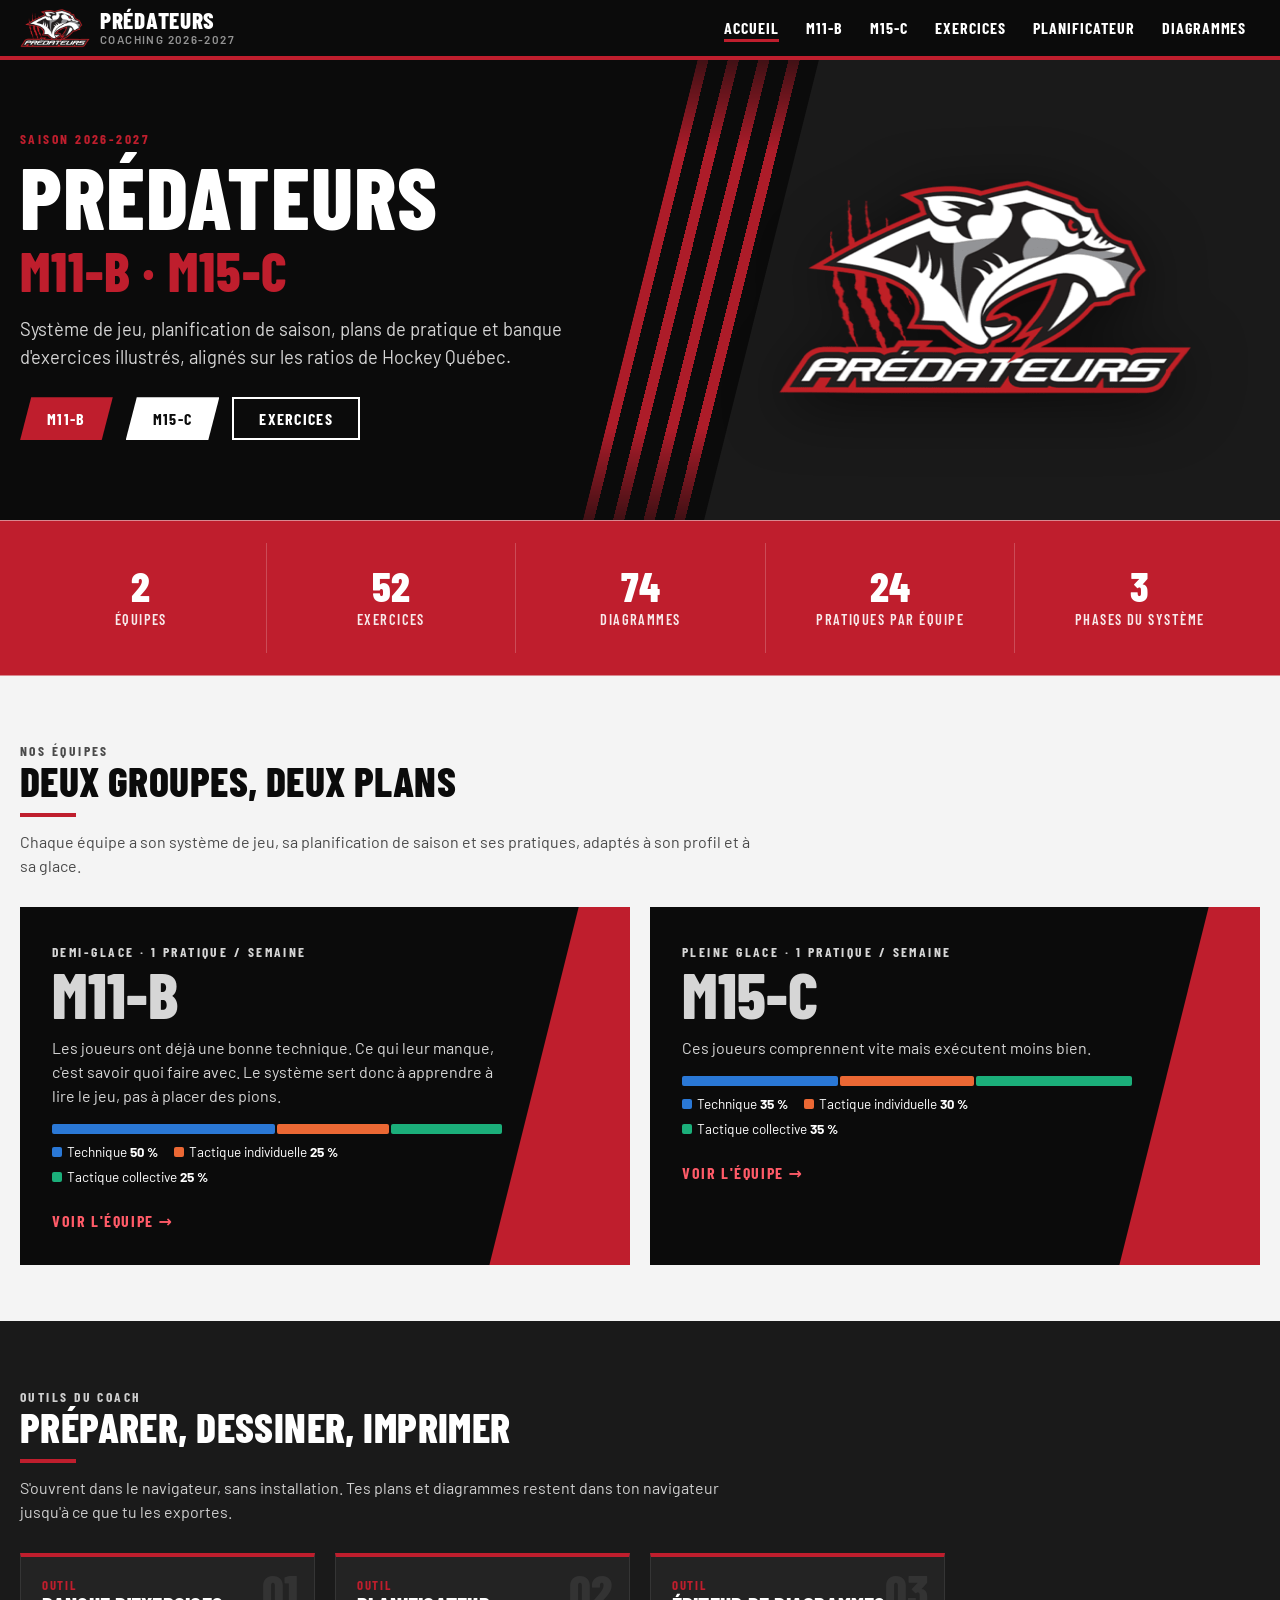
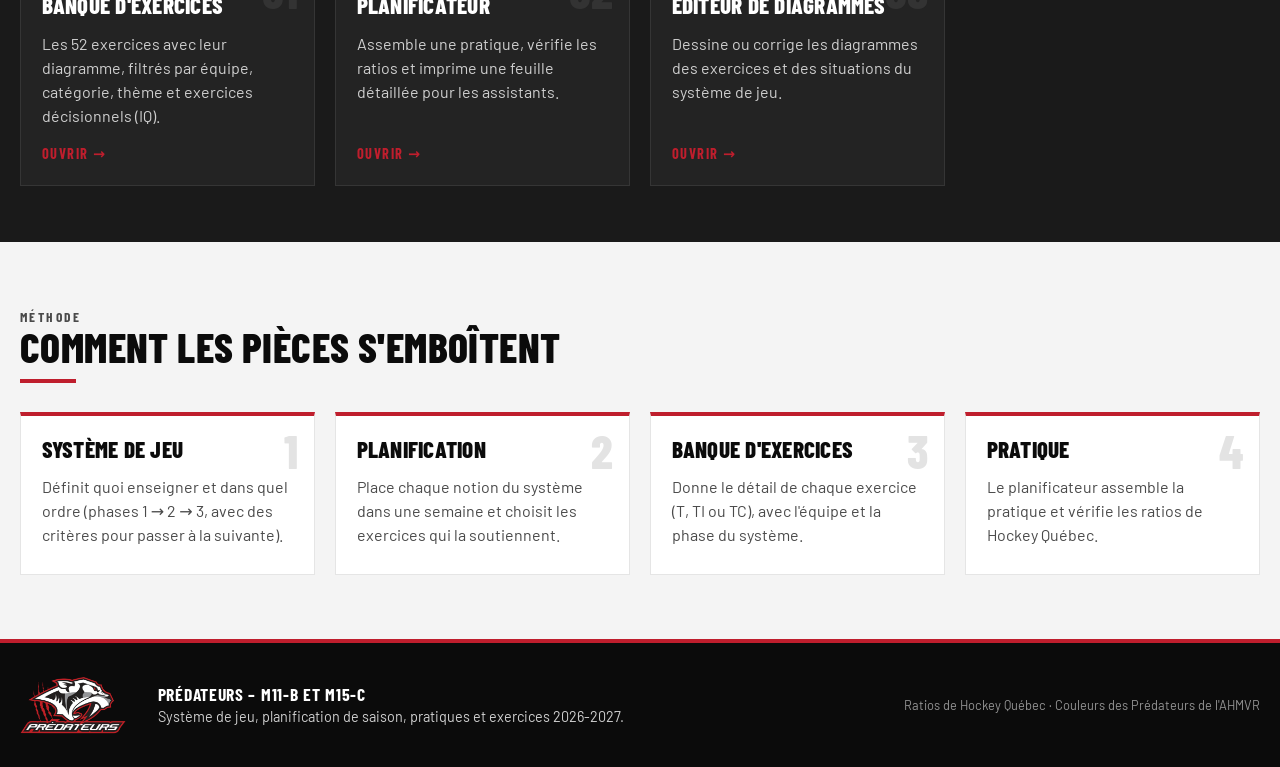
==== index.html @ fb35ee67 "Site des Prédateurs : systèmes de jeu, planifications, pratiques et outils" ====
<!DOCTYPE html>
<html lang="fr-CA">
<head>
<meta charset="utf-8">
<meta name="viewport" content="width=device-width, initial-scale=1">
<title>Coaching 2026-2027 – Prédateurs</title>
<link rel="stylesheet" href="outils/style.css">
<link rel="icon" href="outils/logo-predateurs.png">
</head>
<body>
<!-- Page générée par outils/generer-site.js : modifie le fichier .md ou les données, puis relance le script. -->
<header class="site-entete">
  <a class="marque" href="index.html"><img src="outils/logo-predateurs.png" alt="" width="70" height="40"><span>Prédateurs<small>Coaching 2026-2027</small></span></a>
  <nav class="site-nav" aria-label="Navigation principale"><a href="index.html" aria-current="page">Accueil</a><a href="M11-B/index.html">M11-B</a><a href="M15-C/index.html">M15-C</a><a href="outils/banque-exercices.html">Exercices</a><a href="outils/plan-pratique.html">Planificateur</a><a href="outils/editeur-diagrammes.html">Diagrammes</a></nav>
</header>

<main><section class="heros">
  <div class="page">
    <div>
      <p class="surtitre">Saison 2026-2027</p>
      <h1>Prédateurs<em>M11-B · M15-C</em></h1>
      <p class="intro">Système de jeu, planification de saison, plans de pratique et banque d'exercices illustrés, alignés sur les ratios de Hockey Québec.</p>
      <div class="boutons-heros"><a class="bouton" href="M11-B/index.html">M11-B</a><a class="bouton clair" href="M15-C/index.html">M15-C</a>
        <a class="bouton contour" href="outils/banque-exercices.html">Exercices</a></div>
    </div>
    <img class="visuel" src="outils/logo-predateurs.png" alt="Logo des Prédateurs" width="400" height="227">
  </div>
</section>
<section class="chiffres"><div class="page">
  <div><strong>2</strong><span>Équipes</span></div>
  <div><strong>52</strong><span>Exercices</span></div>
  <div><strong>74</strong><span>Diagrammes</span></div>
  <div><strong>24</strong><span>Pratiques par équipe</span></div>
  <div><strong>3</strong><span>Phases du système</span></div>
</div></section>
<section class="section"><div class="page"><div class="titre-section"><p class="surtitre">Nos équipes</p><h2>Deux groupes, deux plans</h2><p>Chaque équipe a son système de jeu, sa planification de saison et ses pratiques, adaptés à son profil et à sa glace.</p></div><div class="grille deux"><a class="equipe-carte" href="M11-B/index.html">
      <p class="surtitre">Demi-glace · 1 pratique / semaine</p>
      <p class="nom">M11-B</p>
      <p>Les joueurs ont déjà une bonne technique. Ce qui leur manque, c'est savoir quoi faire avec. Le système sert donc à apprendre à lire le jeu, pas à placer des pions.</p>
      <div class="ratios"><div class="barre-ratio" role="img" aria-label="Technique 50 %, Tactique individuelle 25 %, Tactique collective 25 %"><span style="flex:50;background:#2a78d6"></span><span style="flex:25;background:#eb6834"></span><span style="flex:25;background:#1baf7a"></span></div><ul><li style="--c:#2a78d6">Technique <strong>50 %</strong></li><li style="--c:#eb6834">Tactique individuelle <strong>25 %</strong></li><li style="--c:#1baf7a">Tactique collective <strong>25 %</strong></li></ul></div>
      <span class="plus">Voir l'équipe →</span>
    </a><a class="equipe-carte" href="M15-C/index.html">
      <p class="surtitre">Pleine glace · 1 pratique / semaine</p>
      <p class="nom">M15-C</p>
      <p>Ces joueurs comprennent vite mais exécutent moins bien.</p>
      <div class="ratios"><div class="barre-ratio" role="img" aria-label="Technique 35 %, Tactique individuelle 30 %, Tactique collective 35 %"><span style="flex:35;background:#2a78d6"></span><span style="flex:30;background:#eb6834"></span><span style="flex:35;background:#1baf7a"></span></div><ul><li style="--c:#2a78d6">Technique <strong>35 %</strong></li><li style="--c:#eb6834">Tactique individuelle <strong>30 %</strong></li><li style="--c:#1baf7a">Tactique collective <strong>35 %</strong></li></ul></div>
      <span class="plus">Voir l'équipe →</span>
    </a></div></div></section>
<section class="section sombre"><div class="page"><div class="titre-section"><p class="surtitre">Outils du coach</p><h2>Préparer, dessiner, imprimer</h2><p>S'ouvrent dans le navigateur, sans installation. Tes plans et diagrammes restent dans ton navigateur jusqu'à ce que tu les exportes.</p></div><div class="grille"><a class="tuile" href="outils/banque-exercices.html"><span class="numero">01</span><span class="etiquette">Outil</span><h3>Banque d'exercices</h3><p>Les 52 exercices avec leur diagramme, filtrés par équipe, catégorie, thème et exercices décisionnels (IQ).</p><span class="plus">Ouvrir →</span></a><a class="tuile" href="outils/plan-pratique.html"><span class="numero">02</span><span class="etiquette">Outil</span><h3>Planificateur</h3><p>Assemble une pratique, vérifie les ratios et imprime une feuille détaillée pour les assistants.</p><span class="plus">Ouvrir →</span></a><a class="tuile" href="outils/editeur-diagrammes.html"><span class="numero">03</span><span class="etiquette">Outil</span><h3>Éditeur de diagrammes</h3><p>Dessine ou corrige les diagrammes des exercices et des situations du système de jeu.</p><span class="plus">Ouvrir →</span></a></div></div></section>
<section class="section"><div class="page"><div class="titre-section"><p class="surtitre">Méthode</p><h2>Comment les pièces s'emboîtent</h2></div><div class="grille"><div class="tuile"><span class="numero">1</span><h3>Système de jeu</h3><p>Définit quoi enseigner et dans quel ordre (phases 1 → 2 → 3, avec des critères pour passer à la suivante).</p></div><div class="tuile"><span class="numero">2</span><h3>Planification</h3><p>Place chaque notion du système dans une semaine et choisit les exercices qui la soutiennent.</p></div><div class="tuile"><span class="numero">3</span><h3>Banque d'exercices</h3><p>Donne le détail de chaque exercice (T, TI ou TC), avec l'équipe et la phase du système.</p></div><div class="tuile"><span class="numero">4</span><h3>Pratique</h3><p>Le planificateur assemble la pratique et vérifie les ratios de Hockey Québec.</p></div></div></div></section>
</main>
<footer class="site-pied">
  <div class="page">
    <img src="outils/logo-predateurs.png" alt="Prédateurs" width="105" height="60">
    <p><strong>Prédateurs – M11-B et M15-C</strong><br>Système de jeu, planification de saison, pratiques et exercices 2026-2027.</p>
    <p class="petit">Ratios de Hockey Québec · Couleurs des Prédateurs de l'AHMVR</p>
  </div>
</footer>
</body>
</html>
---- outils/style.css ----
/* Style du site – inspiré des thèmes sportifs (bandeaux sombres, titres condensés en majuscules, coupes en biais)
   aux couleurs des Prédateurs de l'AHMVR : rouge #bf1e2d, noir, blanc et gris. */
@import url("https://fonts.googleapis.com/css2?family=Barlow+Condensed:wght@600;700;800&family=Barlow:wght@400;500;600;700&display=swap");

:root {
  --rouge: #bf1e2d;
  --rouge-fonce: #8f1621;
  --noir: #0b0b0b;
  --noir-2: #1a1a1a;
  --gris: #949494;
  --plan: #f4f4f4;
  --surface: #ffffff;
  --encre: #0b0b0b;
  --encre-2: #4a4a4a;
  --encre-muette: #7a7a7a;
  --ligne: #e3e3e3;
  --axe: #c4c4c4;
  --bordure: rgba(11, 11, 11, 0.10);
  --accent: #bf1e2d;
  --cat-T: #2a78d6;
  --cat-TI: #eb6834;
  --cat-TC: #1baf7a;
  --titre: "Barlow Condensed", "Arial Narrow", "Roboto Condensed", system-ui, sans-serif;
  font-family: "Barlow", system-ui, -apple-system, "Segoe UI", sans-serif;
  color: var(--encre);
  background: var(--plan);
}
@media (prefers-color-scheme: dark) {
  :root {
    --plan: #0d0d0d;
    --surface: #1a1a1a;
    --encre: #ffffff;
    --encre-2: #c4c4c4;
    --encre-muette: #949494;
    --ligne: #2c2c2c;
    --axe: #3a3a3a;
    --bordure: rgba(255, 255, 255, 0.10);
    --accent: #e8515d;
    --cat-T: #3987e5;
    --cat-TI: #d95926;
    --cat-TC: #199e70;
  }
}

* { box-sizing: border-box; }
body { margin: 0; line-height: 1.5; }
h1, h2 { font-family: var(--titre); text-transform: uppercase; letter-spacing: 0.01em; line-height: 1.1; }
h1 { font-size: 2.4rem; font-weight: 800; margin: 0; }
h2 { font-size: 1.35rem; font-weight: 700; margin: 0.35rem 0; }
h3 { font-size: 0.8rem; text-transform: uppercase; letter-spacing: 0.05em; color: var(--encre-2); margin: 0.9rem 0 0.2rem; }
a { color: var(--accent); }
button, select, input, textarea {
  font: inherit; color: var(--encre); background: var(--surface);
  border: 1px solid var(--axe); border-radius: 4px; padding: 0.35rem 0.55rem;
}
button { cursor: pointer; }
button:hover { border-color: var(--encre-2); }
button.principal { background: var(--rouge); border-color: var(--rouge); color: #fff; font-weight: 600; }
button.principal:hover { background: var(--rouge-fonce); }
:focus-visible { outline: 2px solid var(--accent); outline-offset: 2px; }

.page { max-width: 88rem; margin: 0 auto; padding: 0 1.25rem; }
.page.outil { padding-bottom: 3rem; }

/* ─── En-tête du site ─── */
.site-entete {
  display: flex; flex-wrap: wrap; align-items: center; justify-content: space-between; gap: 0.5rem 1.5rem;
  background: var(--noir); color: #fff; padding: 0.5rem 1.25rem; border-bottom: 4px solid var(--rouge);
}
.marque { display: flex; align-items: center; gap: 0.6rem; color: #fff; text-decoration: none; }
.marque img { height: 40px; width: auto; }
.marque span { font: 800 1.45rem/1 var(--titre); text-transform: uppercase; letter-spacing: 0.03em; }
.marque small { display: block; font: 600 0.72rem/1.3 "Barlow", system-ui, sans-serif; letter-spacing: 0.12em; color: var(--gris); }
.site-nav { display: flex; flex-wrap: wrap; }
.site-nav a {
  color: #fff; text-decoration: none; font: 700 1rem/1 var(--titre); text-transform: uppercase; letter-spacing: 0.06em;
  padding: 0.75rem 0.85rem; position: relative;
}
.site-nav a::after { content: ""; position: absolute; left: 0.85rem; right: 0.85rem; bottom: 0.35rem; height: 3px; background: var(--rouge); transform: scaleX(0); transition: transform 0.15s; }
.site-nav a:hover::after, .site-nav a[aria-current="page"]::after { transform: scaleX(1); }
.site-nav a[aria-current="page"] { color: #fff; }

/* ─── Bandeau de titre des pages (outils et contenus) ─── */
.bandeau {
  position: relative; overflow: hidden; background: var(--noir-2); color: #fff; padding: 2rem 0 2.2rem; margin-bottom: 1.5rem;
}
.bandeau::after { /* griffes du logo */
  content: ""; position: absolute; top: -20%; bottom: -20%; right: 4%; width: 11rem; transform: skewX(-18deg);
  background: repeating-linear-gradient(90deg, transparent 0 1.6rem, rgb(191 30 45 / 0.85) 1.6rem 2.1rem);
  mask-image: linear-gradient(transparent, #000 30%, #000 70%, transparent); -webkit-mask-image: linear-gradient(transparent, #000 30%, #000 70%, transparent);
}
.bandeau .page { position: relative; z-index: 1; }
.bandeau h1 { font-size: clamp(2rem, 4vw, 3rem); }
.bandeau p { margin: 0.4rem 0 0; color: #d6d6d6; max-width: 50rem; }
.surtitre { font: 700 0.85rem/1 var(--titre); text-transform: uppercase; letter-spacing: 0.18em; color: var(--rouge); margin: 0 0 0.5rem; }
.bandeau .surtitre { color: #ff5b68; }
.fil { font-size: 0.85rem; margin: 0 0 0.6rem; color: var(--gris); }
.fil a { color: #fff; }

.barre { display: flex; justify-content: space-between; align-items: center; gap: 1rem; margin-bottom: 1rem; }
.filtres, .entete-plan { display: flex; flex-wrap: wrap; gap: 0.75rem 1rem; align-items: end; margin-bottom: 1rem; }
.filtres label, .entete-plan label { display: flex; flex-direction: column; font-size: 0.8rem; color: var(--encre-2); gap: 0.2rem; }
.filtres label.case { flex-direction: row; align-items: center; gap: 0.35rem; font-size: 0.9rem; color: var(--encre); }
.filtres .recherche input { min-width: 14rem; }
.compte { color: var(--encre-2); font-size: 0.9rem; }

/* Cartes d'exercices */
.cartes { display: grid; grid-template-columns: repeat(auto-fill, minmax(22rem, 1fr)); gap: 1rem; }
.carte { background: var(--surface); border: 1px solid var(--bordure); border-left: 4px solid var(--cat); border-radius: 8px; padding: 0.9rem 1rem; }
@media (prefers-color-scheme: dark) { .carte { border-left-color: var(--cat-sombre); } }
.carte ul { margin: 0.2rem 0; padding-left: 1.2rem; }
.carte p { margin: 0.35rem 0; }
.meta { color: var(--encre-2); font-size: 0.85rem; }
.systeme { font-size: 0.85rem; color: var(--encre-2); font-style: italic; }
.pastille { display: inline-block; font-size: 0.75rem; padding: 0.1rem 0.45rem; border-radius: 999px; border: 1px solid var(--bordure); margin-right: 0.3rem; color: var(--encre); }
.pastille::before { content: ""; display: inline-block; width: 0.55rem; height: 0.55rem; border-radius: 50%; margin-right: 0.3rem; vertical-align: 0; background: var(--encre-muette); }
.pastille.cat-T::before { background: var(--cat-T); }
.pastille.cat-TI::before { background: var(--cat-TI); }
.pastille.cat-TC::before { background: var(--cat-TC); }
.pastille.iq::before { content: "★"; background: none; width: auto; height: auto; color: var(--encre-2); }

/* Planificateur */
.grille-plan { display: grid; grid-template-columns: minmax(0, 1fr) 21rem; gap: 1.25rem; align-items: start; }
@media (max-width: 900px) { .grille-plan { grid-template-columns: 1fr; } }
table.exercices { width: 100%; border-collapse: collapse; background: var(--surface); border: 1px solid var(--bordure); border-radius: 8px; }
table.exercices th { text-align: left; font-size: 0.75rem; color: var(--encre-2); font-weight: 600; padding: 0.5rem; border-bottom: 1px solid var(--ligne); }
table.exercices td { padding: 0.35rem 0.5rem; border-bottom: 1px solid var(--ligne); vertical-align: top; }
table.exercices td.heure { font-variant-numeric: tabular-nums; color: var(--encre-2); white-space: nowrap; font-size: 0.85rem; padding-top: 0.6rem; }
table.exercices select.choix { width: 100%; }
table.exercices input.perso { width: 100%; margin-top: 0.25rem; }
table.exercices input.minutes { width: 4rem; font-variant-numeric: tabular-nums; }
table.exercices textarea { width: 100%; min-height: 2.2rem; resize: vertical; }
table.exercices .actions { white-space: nowrap; }
table.exercices .actions button { padding: 0.15rem 0.4rem; }
.boutons { display: flex; flex-wrap: wrap; gap: 0.5rem; margin: 0.75rem 0; }

.bilan { background: var(--surface); border: 1px solid var(--bordure); border-radius: 8px; padding: 1rem; position: sticky; top: 1rem; }
.bilan h2 { margin-top: 0; }
.jauge { margin: 0.9rem 0; }
.jauge .titre { display: flex; justify-content: space-between; font-size: 0.9rem; }
.jauge .titre .valeur { font-variant-numeric: tabular-nums; font-weight: 600; }
.jauge .piste { position: relative; height: 10px; margin: 0.35rem 0 0.25rem; border-bottom: 1px solid var(--axe); }
.jauge .rempli { position: absolute; left: 0; top: 0; bottom: 0; border-radius: 0 4px 4px 0; }
.jauge .cible { position: absolute; top: -4px; bottom: -4px; width: 2px; background: var(--encre); }
.jauge .detail { font-size: 0.8rem; color: var(--encre-2); font-variant-numeric: tabular-nums; }
.total { border-top: 1px solid var(--ligne); padding-top: 0.6rem; font-size: 0.9rem; font-variant-numeric: tabular-nums; }
.legende-cible { font-size: 0.75rem; color: var(--encre-muette); }

.impression { display: none; }

@media print {
  :root { --plan: #fff; --surface: #fff; --encre: #000; --encre-2: #333; }
  body { padding: 0; font-size: 10.5pt; }
  .page { max-width: none; padding: 0; }
  .site-entete, .site-pied, .bandeau::after, .bandeau .fil, .sommaire, .no-print, .filtres, .boutons, .actions, .ecran, .compte { display: none !important; }
  .bandeau { background: none; color: #000; padding: 0 0 0.3rem; margin-bottom: 0.5rem; border-bottom: 2px solid var(--rouge); }
  .bandeau h1 { font-size: 1.5rem; }
  .bandeau p { color: #333; }
  .grille-plan { display: block; }
  .bilan { position: static; border: none; padding: 0; margin-bottom: 0.5rem; }
  .impression { display: block; }
  .cartes { display: block; }
  .carte { break-inside: avoid; margin-bottom: 0.6rem; border: 1px solid #999; border-left: 4px solid var(--cat); }
  select, input, textarea { border: none; padding: 0; appearance: none; -webkit-appearance: none; background: none; }
}

/* Diagrammes d'exercices : toujours sur fond blanc, même en mode sombre (comme une feuille) */
.diagramme { margin: 0.5rem 0; }
.diagramme svg { display: block; width: 100%; height: auto; border-radius: 6px; border: 1px solid var(--bordure); }
.agrandir { display: block; width: 100%; padding: 0; border: none; background: none; cursor: zoom-in; }
.zoom { width: min(96vw, 110rem); max-height: 94vh; border: 1px solid var(--bordure); border-radius: 10px; background: var(--surface); color: var(--encre); padding: 1rem; }
.zoom::backdrop { background: rgb(0 0 0 / 0.6); }
.zoom form { float: right; }
.zoom h2 { margin: 0 0 0.6rem; font-size: 1.1rem; }
.zoom svg { display: block; width: 100%; height: auto; max-height: calc(94vh - 6rem); border-radius: 6px; }
.diagramme figcaption { font-size: 0.8rem; color: var(--encre-2); margin-top: 0.2rem; }
.lien-editeur { font-size: 0.8rem; margin: 0 0 0.35rem; text-align: right; }
.lien { font: inherit; color: var(--accent); background: none; border: none; padding: 0; cursor: pointer; text-decoration: underline; }
.zoom .anim-scene svg { max-height: calc(94vh - 9rem); }

/* ─── Lecteur d'animation des diagrammes (animation.js) ─── */
.lecteur { display: flex; flex-wrap: wrap; align-items: center; gap: 0.4rem 0.6rem; margin-top: 0.5rem; font-size: 0.85rem; color: var(--encre-2); }
.lecteur button { display: inline-grid; place-items: center; width: 2.1rem; height: 2.1rem; padding: 0; border: 1px solid var(--bordure); border-radius: 6px; background: var(--surface); color: var(--encre); cursor: pointer; }
.lecteur button:hover { border-color: var(--accent); color: var(--accent); }
.lecteur .l-jouer { width: 2.6rem; background: var(--rouge); border-color: var(--rouge); color: #fff; }
.lecteur .l-jouer:hover { background: var(--rouge-fonce); color: #fff; }
.lecteur .l-temps { flex: 1 1 10rem; min-width: 8rem; accent-color: var(--rouge); }
.lecteur .l-etape { min-width: 5.5rem; font-variant-numeric: tabular-nums; font-weight: 600; color: var(--encre); }
.lecteur select { font: inherit; padding: 0.2rem 0.3rem; border: 1px solid var(--bordure); border-radius: 6px; background: var(--surface); color: var(--encre); }
.lecteur .l-option { display: inline-flex; align-items: center; gap: 0.25rem; white-space: nowrap; }
@media print { .lecteur { display: none; } }
@media print {
  .diagramme svg { max-height: 8cm; width: auto; max-width: 100%; margin: 0 auto; border: none; }
}

.adaptation { font-size: 0.9rem; border: 1px dashed var(--axe); border-radius: 6px; padding: 0.35rem 0.55rem; }
.avertissement { display: block; font-size: 0.8rem; color: var(--encre-2); margin-top: 0.25rem; }

/* ─── Pied de page ─── */
.site-pied { background: var(--noir); color: #cfcfcf; border-top: 4px solid var(--rouge); margin-top: 3rem; padding: 2rem 0; font-size: 0.9rem; }
.site-pied .page { display: flex; flex-wrap: wrap; align-items: center; gap: 1rem 2rem; }
.site-pied img { height: 60px; width: auto; }
.site-pied p { margin: 0; }
.site-pied strong { color: #fff; font: 700 1.1rem var(--titre); text-transform: uppercase; letter-spacing: 0.04em; }
.site-pied .petit { margin-left: auto; color: var(--gris); font-size: 0.8rem; }

/* ─── Boutons en biais ─── */
.bouton {
  display: inline-block; background: var(--rouge); color: #fff; text-decoration: none;
  font: 700 1rem/1 var(--titre); text-transform: uppercase; letter-spacing: 0.08em;
  padding: 0.85rem 1.7rem; clip-path: polygon(0.7rem 0, 100% 0, calc(100% - 0.7rem) 100%, 0 100%);
  transition: background 0.15s;
}
.bouton:hover { background: var(--rouge-fonce); }
.bouton.clair { background: #fff; color: var(--noir); }
.bouton.clair:hover { background: #e3e3e3; }
.bouton.contour { background: none; color: inherit; box-shadow: inset 0 0 0 2px currentColor; clip-path: none; }
.boutons-heros { display: flex; flex-wrap: wrap; gap: 0.8rem; margin-top: 1.6rem; }

/* ─── Héros de l'accueil et des équipes ─── */
.heros { position: relative; overflow: hidden; background: var(--noir); color: #fff; padding: 4.5rem 0 5rem; }
.heros::before { /* aplat en biais */
  content: ""; position: absolute; inset: 0 0 0 55%; background: var(--noir-2); transform: skewX(-14deg); transform-origin: bottom;
}
.heros::after { /* griffes */
  content: ""; position: absolute; top: -10%; bottom: -10%; left: 50%; width: 7rem; transform: skewX(-14deg);
  background: repeating-linear-gradient(90deg, var(--rouge) 0 0.7rem, transparent 0.7rem 1.9rem);
  opacity: 0.9; mask-image: linear-gradient(transparent, #000 25%, #000 75%, transparent); -webkit-mask-image: linear-gradient(transparent, #000 25%, #000 75%, transparent);
}
.heros .page { position: relative; z-index: 1; display: grid; grid-template-columns: minmax(0, 1.2fr) minmax(0, 1fr); gap: 2rem; align-items: center; }
.heros h1 { font-size: clamp(2.8rem, 7vw, 5.5rem); line-height: 0.95; }
.heros h1 em { font-style: normal; color: var(--rouge); display: block; font-size: 0.62em; margin-top: 0.15em; }
.heros .intro { font-size: 1.15rem; color: #d6d6d6; max-width: 36rem; margin: 1.2rem 0 0; }
.heros .visuel { justify-self: center; width: min(100%, 26rem); filter: drop-shadow(0 12px 30px rgb(0 0 0 / 0.6)); }
.heros .chiffre-equipe { justify-self: center; font: 800 clamp(6rem, 16vw, 12rem)/0.85 var(--titre); color: transparent; -webkit-text-stroke: 3px #fff; text-align: center; }
.heros .chiffre-equipe span { display: block; font-size: 0.35em; -webkit-text-stroke: 0; color: var(--rouge); letter-spacing: 0.1em; }
.puces { display: flex; flex-wrap: wrap; gap: 0.5rem; margin-top: 1.2rem; padding: 0; list-style: none; }
.puces li { border: 1px solid rgb(255 255 255 / 0.25); padding: 0.3rem 0.8rem; font: 600 0.85rem var(--titre); text-transform: uppercase; letter-spacing: 0.08em; }
@media (max-width: 800px) {
  .heros { padding: 3rem 0; }
  .heros .page { grid-template-columns: 1fr; }
  .heros::before, .heros::after { display: none; }
  .heros .visuel { width: 14rem; }
}

/* ─── Bande de chiffres ─── */
.chiffres { background: var(--rouge); color: #fff; clip-path: polygon(0 0, 100% 0, 100% 100%, 0 100%); }
.chiffres .page { display: grid; grid-template-columns: repeat(auto-fit, minmax(10rem, 1fr)); }
.chiffres div { padding: 1.4rem 1rem; text-align: center; border-left: 1px solid rgb(255 255 255 / 0.2); }
.chiffres div:first-child { border-left: none; }
.chiffres strong { display: block; font: 800 2.6rem/1 var(--titre); }
.chiffres span { font: 600 0.9rem var(--titre); text-transform: uppercase; letter-spacing: 0.1em; opacity: 0.9; }

/* ─── Sections ─── */
.section { padding: 3.5rem 0 1rem; }
.section.sombre { background: var(--noir-2); color: #fff; padding-bottom: 3.5rem; margin-top: 2.5rem; }
.section.sombre .titre-section p { color: #cfcfcf; }
.titre-section { margin-bottom: 1.8rem; }
.titre-section h2 { font-size: clamp(1.9rem, 3.5vw, 2.6rem); font-weight: 800; margin: 0; }
.titre-section h2::after { content: ""; display: block; width: 3.5rem; height: 4px; background: var(--rouge); margin-top: 0.6rem; }
.titre-section p { color: var(--encre-2); max-width: 46rem; margin: 0.8rem 0 0; }
.suite { margin-top: 1.5rem; }

.grille { display: grid; grid-template-columns: repeat(auto-fill, minmax(17rem, 1fr)); gap: 1.25rem; }
.grille.deux { grid-template-columns: repeat(auto-fit, minmax(22rem, 1fr)); }

.tuile {
  position: relative; display: flex; flex-direction: column; background: var(--surface); color: var(--encre);
  border: 1px solid var(--bordure); border-top: 4px solid var(--rouge); padding: 1.3rem 1.3rem 1.4rem; text-decoration: none;
  transition: transform 0.15s, box-shadow 0.15s;
}
a.tuile:hover { transform: translateY(-3px); box-shadow: 0 10px 24px rgb(0 0 0 / 0.12); }
.tuile h3 { font: 800 1.45rem/1.1 var(--titre); text-transform: uppercase; letter-spacing: 0.01em; color: inherit; margin: 0 0 0.5rem; }
.tuile p { margin: 0.3rem 0; color: var(--encre-2); }
.tuile .etiquette { font: 700 0.8rem var(--titre); text-transform: uppercase; letter-spacing: 0.14em; color: var(--accent); }
.tuile .plus { margin-top: auto; padding-top: 0.8rem; font: 700 0.9rem var(--titre); text-transform: uppercase; letter-spacing: 0.1em; color: var(--accent); }
.tuile .numero { position: absolute; top: 0.6rem; right: 1rem; font: 800 3rem/1 var(--titre); color: var(--ligne); }
.section.sombre .tuile { background: #232323; color: #fff; border-color: rgb(255 255 255 / 0.08); border-top-color: var(--rouge); }
.section.sombre .tuile p { color: #cfcfcf; }
.section.sombre .tuile .numero { color: #333; }

/* Cartes d'équipe (accueil) */
.equipe-carte { position: relative; overflow: hidden; background: var(--noir); color: #fff; padding: 2rem; text-decoration: none; display: block; min-height: 20rem; transition: transform 0.15s; }
.equipe-carte:hover { transform: translateY(-4px); }
.equipe-carte::after { content: ""; position: absolute; right: -3rem; top: 0; bottom: 0; width: 9rem; background: var(--rouge); transform: skewX(-14deg); }
.equipe-carte > * { position: relative; z-index: 1; max-width: calc(100% - 6rem); }
.equipe-carte .nom { font: 800 4rem/0.9 var(--titre); text-transform: uppercase; margin: 0.3rem 0 0.8rem; }
.equipe-carte p { color: #d6d6d6; margin: 0.4rem 0; }
.equipe-carte .plus { display: inline-block; margin-top: 1rem; font: 700 1rem var(--titre); text-transform: uppercase; letter-spacing: 0.1em; color: #ff5b68; }

/* Ratios (barres empilées) */
.ratios { margin: 1rem 0 0.5rem; }
.ratios .barre-ratio { display: flex; gap: 2px; height: 10px; }
.ratios .barre-ratio span { border-radius: 2px; }
.ratios ul { display: flex; flex-wrap: wrap; gap: 0.3rem 1rem; list-style: none; padding: 0; margin: 0.5rem 0 0; font-size: 0.85rem; }
.ratios li::before { content: ""; display: inline-block; width: 0.6rem; height: 0.6rem; border-radius: 2px; margin-right: 0.35rem; background: var(--c); }
.ratios li strong { font-variant-numeric: tabular-nums; }

/* Blocs de ratios (page d'équipe) */
.ratio-grand { background: var(--surface); border: 1px solid var(--bordure); padding: 1.3rem; border-left: 5px solid var(--c); }
.ratio-grand strong { display: block; font: 800 3.2rem/1 var(--titre); }
.ratio-grand span { font: 700 0.95rem var(--titre); text-transform: uppercase; letter-spacing: 0.08em; color: var(--encre-2); }
.ratio-grand p { margin: 0.5rem 0 0; color: var(--encre-2); font-size: 0.9rem; }

/* Situations du système (vignettes de diagrammes) */
.phase { margin-bottom: 2.2rem; }
.phase-titre { display: flex; flex-wrap: wrap; align-items: baseline; gap: 0.3rem 1rem; border-bottom: 2px solid var(--ligne); padding-bottom: 0.5rem; margin-bottom: 1rem; }
.phase-titre h3 { font: 800 1.6rem/1 var(--titre); text-transform: uppercase; color: var(--encre); margin: 0; }
.phase-titre h3 b { color: var(--rouge); }
.phase-titre span { color: var(--encre-2); font-size: 0.95rem; }
.situation { display: flex; flex-direction: column; background: var(--surface); border: 1px solid var(--bordure); text-decoration: none; color: var(--encre); transition: transform 0.15s, box-shadow 0.15s; }
.situation:hover { transform: translateY(-3px); box-shadow: 0 10px 24px rgb(0 0 0 / 0.12); }
.situation img { display: block; width: 100%; height: auto; aspect-ratio: 1; object-fit: contain; background: #fff; border-bottom: 3px solid var(--rouge); }
.situation p { margin: 0; padding: 0.7rem 0.9rem; font: 700 1.05rem/1.2 var(--titre); text-transform: uppercase; letter-spacing: 0.02em; }
.situation p small { display: block; font: 500 0.85rem "Barlow", system-ui, sans-serif; text-transform: none; color: var(--encre-2); margin-top: 0.2rem; }
.phase-texte { color: var(--encre-2); margin: 0 0 1rem; }

/* Frise des blocs de la saison */
.frise { display: grid; grid-template-columns: repeat(auto-fit, minmax(12rem, 1fr)); gap: 0; border: 1px solid rgb(255 255 255 / 0.1); }
.frise > div { padding: 1.2rem 1.1rem; border-left: 1px solid rgb(255 255 255 / 0.1); }
.frise > div:first-child { border-left: none; }
.frise .num { font: 800 2.4rem/1 var(--titre); color: var(--rouge); }
.frise .quand { font: 700 0.85rem var(--titre); text-transform: uppercase; letter-spacing: 0.1em; color: var(--gris); margin: 0.3rem 0 0.5rem; }
.frise .phase-bloc { display: inline-block; font: 700 0.75rem var(--titre); text-transform: uppercase; letter-spacing: 0.1em; background: var(--rouge); color: #fff; padding: 0.15rem 0.45rem; margin-bottom: 0.5rem; }
.frise p { margin: 0; color: #d6d6d6; font-size: 0.92rem; }
.frise .pause { background: rgb(255 255 255 / 0.03); }
.frise .pause .num { color: var(--gris); }

/* ─── Pages de contenu (générées à partir du Markdown) ─── */
.contenu-grille { display: grid; grid-template-columns: 15rem minmax(0, 1fr); gap: 2.5rem; align-items: start; }
@media (max-width: 900px) { .contenu-grille { grid-template-columns: 1fr; } .sommaire { position: static !important; } }
.sommaire { position: sticky; top: 1rem; background: var(--surface); border: 1px solid var(--bordure); border-top: 4px solid var(--rouge); padding: 1rem 1.1rem; font-size: 0.9rem; }
.sommaire p { font: 800 1rem var(--titre); text-transform: uppercase; letter-spacing: 0.08em; margin: 0 0 0.5rem; }
.sommaire ol { list-style: none; margin: 0; padding: 0; }
.sommaire li { margin: 0.35rem 0; line-height: 1.3; }
.sommaire a { color: var(--encre-2); text-decoration: none; }
.sommaire a:hover { color: var(--accent); }
.texte { max-width: 60rem; }
.texte h2 { font-size: 1.9rem; font-weight: 800; margin: 2.2rem 0 0.9rem; padding-bottom: 0.4rem; border-bottom: 3px solid var(--rouge); scroll-margin-top: 1rem; }
.texte h2:first-child { margin-top: 0; }
.texte h2.phase-h { background: var(--noir); color: #fff; border: none; padding: 0.8rem 1rem; border-left: 8px solid var(--rouge); }
.texte h3 { font: 700 1.35rem/1.2 var(--titre); text-transform: uppercase; letter-spacing: 0.01em; color: var(--encre); margin: 1.8rem 0 0.6rem; scroll-margin-top: 1rem; }
.texte p, .texte li { max-width: 50rem; }
.texte hr { border: none; height: 1px; background: var(--ligne); margin: 2rem 0; }
.texte blockquote { margin: 1rem 0; padding: 0.7rem 1rem; background: var(--surface); border-left: 4px solid var(--rouge); color: var(--encre-2); }
.texte blockquote p { margin: 0.2rem 0; }
.texte code { font: 0.88em ui-monospace, monospace; background: var(--ligne); padding: 0.05rem 0.3rem; border-radius: 3px; }
.tableau { overflow-x: auto; margin: 1rem 0; }
.texte table { border-collapse: collapse; width: 100%; background: var(--surface); font-size: 0.92rem; }
.texte th { background: var(--noir); color: #fff; text-align: left; font: 700 0.9rem var(--titre); text-transform: uppercase; letter-spacing: 0.06em; padding: 0.55rem 0.7rem; white-space: nowrap; }
.texte td { padding: 0.5rem 0.7rem; border-bottom: 1px solid var(--ligne); vertical-align: top; }
.texte tr:nth-child(even) td { background: color-mix(in srgb, var(--plan) 60%, transparent); }
.texte figure { margin: 1rem 0 1.4rem; max-width: 42rem; }
.texte figure a { display: block; cursor: zoom-in; }
.texte figure img { display: block; width: 100%; height: auto; background: #fff; border: 1px solid var(--bordure); }
.texte figcaption { font-size: 0.85rem; color: var(--encre-2); margin-top: 0.3rem; }
.navigation-pages { display: flex; flex-wrap: wrap; justify-content: space-between; gap: 1rem; margin-top: 3rem; padding-top: 1.2rem; border-top: 1px solid var(--ligne); }

@media print {
  .heros, .chiffres, .equipe-carte { background: none !important; color: #000 !important; }
  .texte h2.phase-h { background: none; color: #000; }
  .texte th { background: #eee; color: #000; }
  .contenu-grille { display: block; }
  .texte figure { break-inside: avoid; max-width: 16cm; }
}
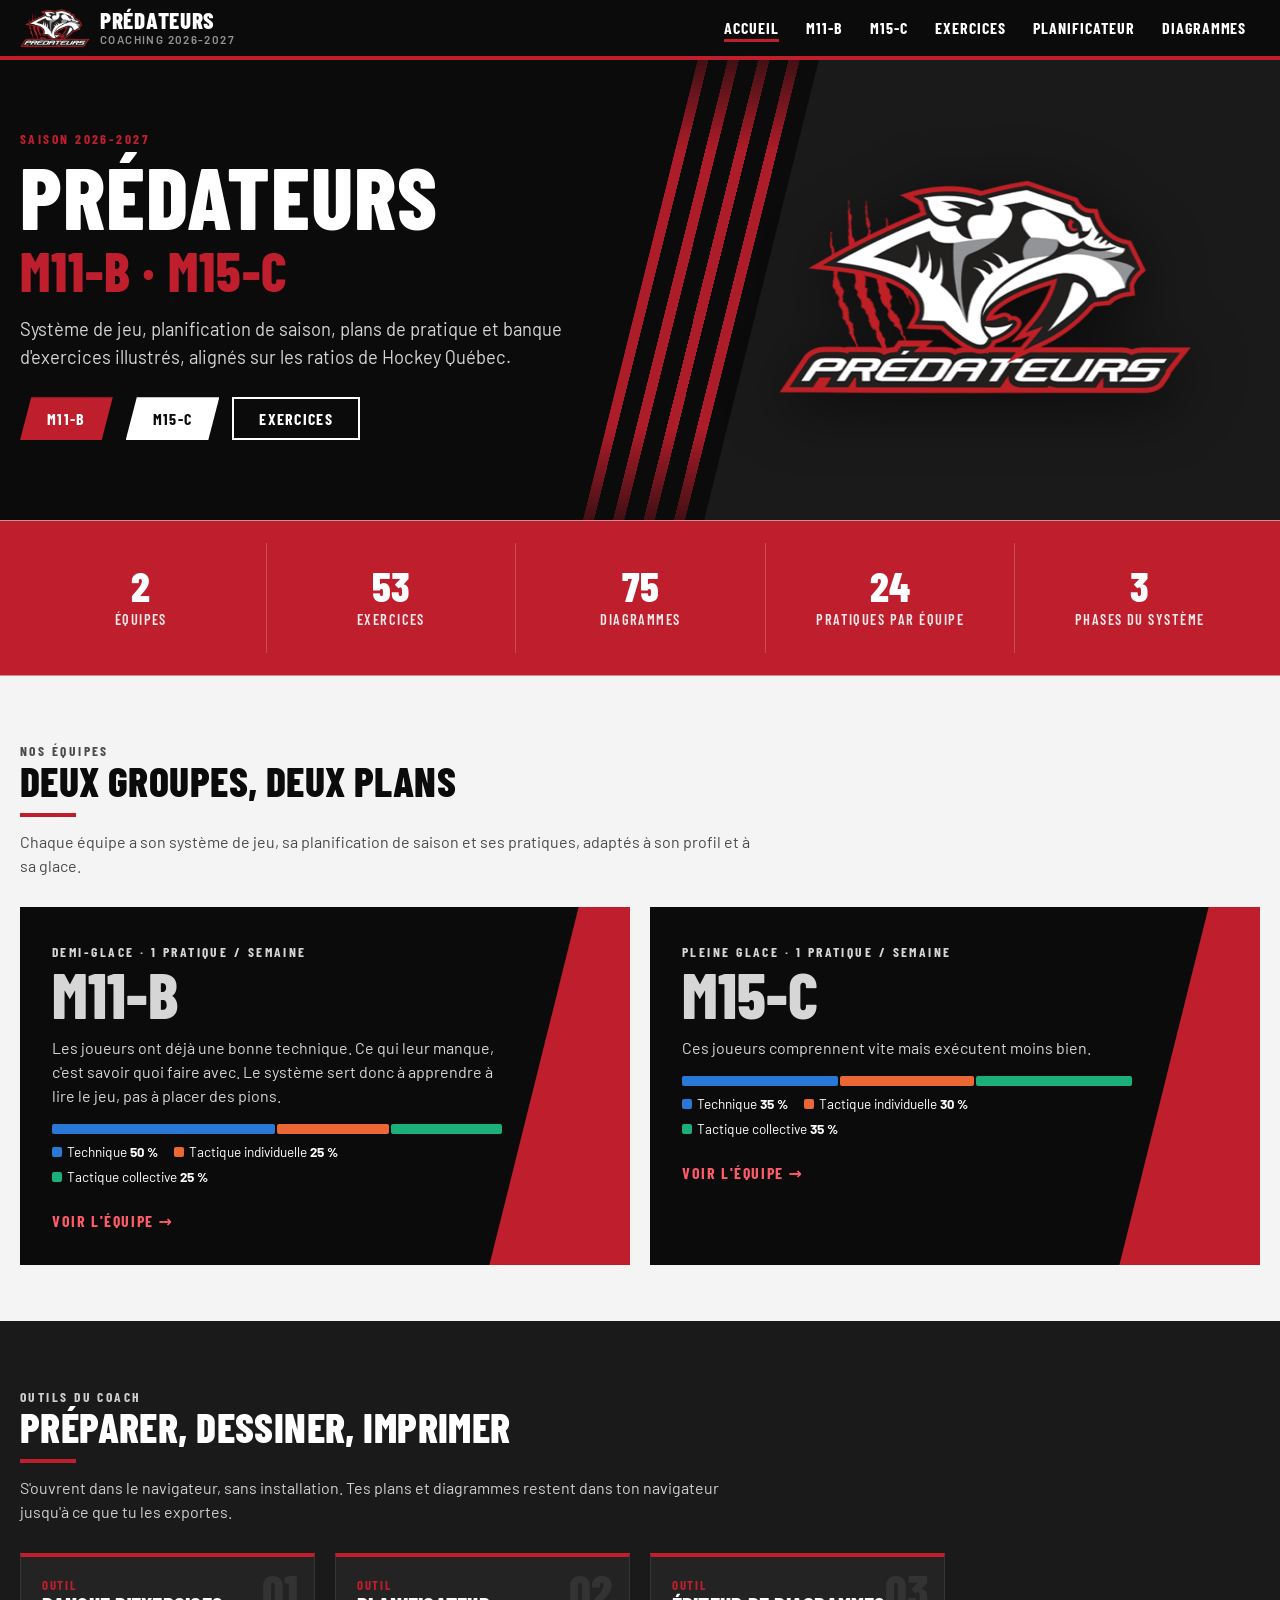
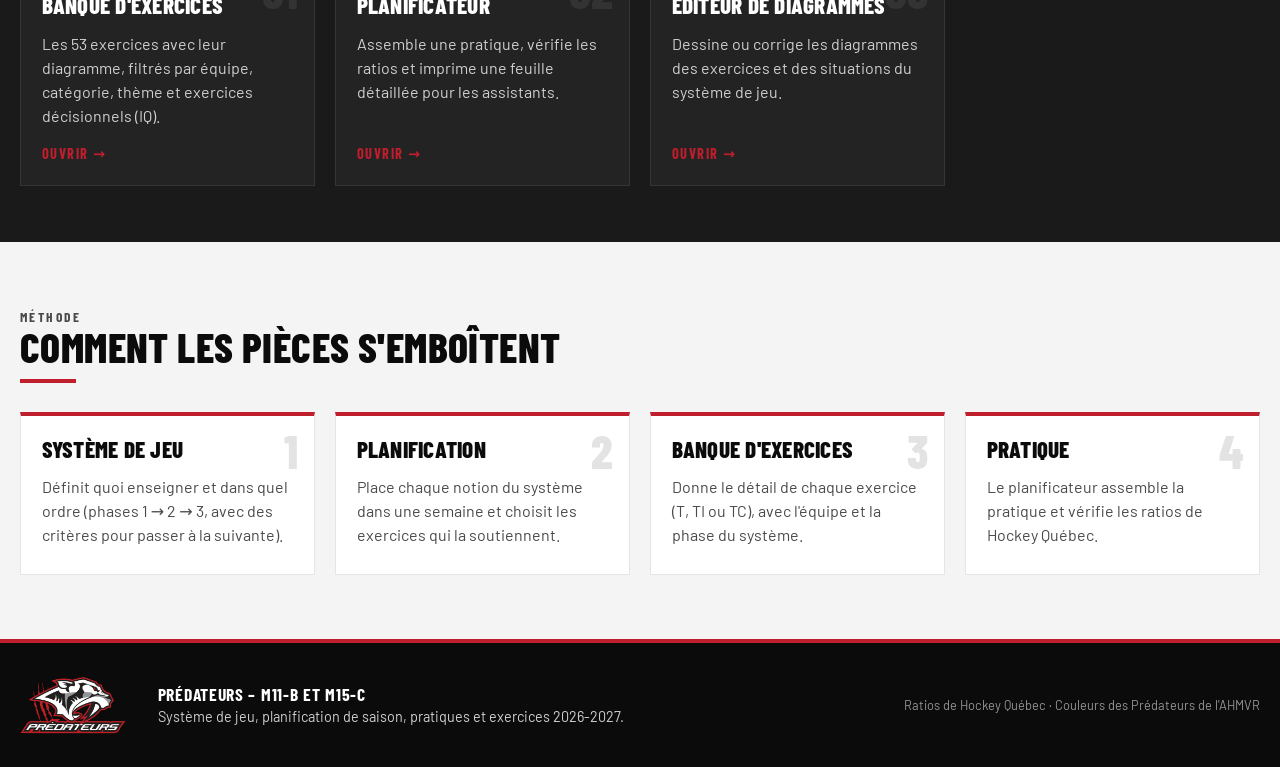
==== commit 63e05fc0: "Nouvel exercice TC19 et nouveautés de l'éditeur de diagrammes Banque - TC19 « Repli, revirement et m" ====
--- a/index.html
+++ b/index.html
@@ -28,8 +28,8 @@
 </section>
 <section class="chiffres"><div class="page">
   <div><strong>2</strong><span>Équipes</span></div>
-  <div><strong>52</strong><span>Exercices</span></div>
-  <div><strong>74</strong><span>Diagrammes</span></div>
+  <div><strong>53</strong><span>Exercices</span></div>
+  <div><strong>75</strong><span>Diagrammes</span></div>
   <div><strong>24</strong><span>Pratiques par équipe</span></div>
   <div><strong>3</strong><span>Phases du système</span></div>
 </div></section>
@@ -46,7 +46,7 @@
       <div class="ratios"><div class="barre-ratio" role="img" aria-label="Technique 35 %, Tactique individuelle 30 %, Tactique collective 35 %"><span style="flex:35;background:#2a78d6"></span><span style="flex:30;background:#eb6834"></span><span style="flex:35;background:#1baf7a"></span></div><ul><li style="--c:#2a78d6">Technique <strong>35 %</strong></li><li style="--c:#eb6834">Tactique individuelle <strong>30 %</strong></li><li style="--c:#1baf7a">Tactique collective <strong>35 %</strong></li></ul></div>
       <span class="plus">Voir l'équipe →</span>
     </a></div></div></section>
-<section class="section sombre"><div class="page"><div class="titre-section"><p class="surtitre">Outils du coach</p><h2>Préparer, dessiner, imprimer</h2><p>S'ouvrent dans le navigateur, sans installation. Tes plans et diagrammes restent dans ton navigateur jusqu'à ce que tu les exportes.</p></div><div class="grille"><a class="tuile" href="outils/banque-exercices.html"><span class="numero">01</span><span class="etiquette">Outil</span><h3>Banque d'exercices</h3><p>Les 52 exercices avec leur diagramme, filtrés par équipe, catégorie, thème et exercices décisionnels (IQ).</p><span class="plus">Ouvrir →</span></a><a class="tuile" href="outils/plan-pratique.html"><span class="numero">02</span><span class="etiquette">Outil</span><h3>Planificateur</h3><p>Assemble une pratique, vérifie les ratios et imprime une feuille détaillée pour les assistants.</p><span class="plus">Ouvrir →</span></a><a class="tuile" href="outils/editeur-diagrammes.html"><span class="numero">03</span><span class="etiquette">Outil</span><h3>Éditeur de diagrammes</h3><p>Dessine ou corrige les diagrammes des exercices et des situations du système de jeu.</p><span class="plus">Ouvrir →</span></a></div></div></section>
+<section class="section sombre"><div class="page"><div class="titre-section"><p class="surtitre">Outils du coach</p><h2>Préparer, dessiner, imprimer</h2><p>S'ouvrent dans le navigateur, sans installation. Tes plans et diagrammes restent dans ton navigateur jusqu'à ce que tu les exportes.</p></div><div class="grille"><a class="tuile" href="outils/banque-exercices.html"><span class="numero">01</span><span class="etiquette">Outil</span><h3>Banque d'exercices</h3><p>Les 53 exercices avec leur diagramme, filtrés par équipe, catégorie, thème et exercices décisionnels (IQ).</p><span class="plus">Ouvrir →</span></a><a class="tuile" href="outils/plan-pratique.html"><span class="numero">02</span><span class="etiquette">Outil</span><h3>Planificateur</h3><p>Assemble une pratique, vérifie les ratios et imprime une feuille détaillée pour les assistants.</p><span class="plus">Ouvrir →</span></a><a class="tuile" href="outils/editeur-diagrammes.html"><span class="numero">03</span><span class="etiquette">Outil</span><h3>Éditeur de diagrammes</h3><p>Dessine ou corrige les diagrammes des exercices et des situations du système de jeu.</p><span class="plus">Ouvrir →</span></a></div></div></section>
 <section class="section"><div class="page"><div class="titre-section"><p class="surtitre">Méthode</p><h2>Comment les pièces s'emboîtent</h2></div><div class="grille"><div class="tuile"><span class="numero">1</span><h3>Système de jeu</h3><p>Définit quoi enseigner et dans quel ordre (phases 1 → 2 → 3, avec des critères pour passer à la suivante).</p></div><div class="tuile"><span class="numero">2</span><h3>Planification</h3><p>Place chaque notion du système dans une semaine et choisit les exercices qui la soutiennent.</p></div><div class="tuile"><span class="numero">3</span><h3>Banque d'exercices</h3><p>Donne le détail de chaque exercice (T, TI ou TC), avec l'équipe et la phase du système.</p></div><div class="tuile"><span class="numero">4</span><h3>Pratique</h3><p>Le planificateur assemble la pratique et vérifie les ratios de Hockey Québec.</p></div></div></div></section>
 </main>
 <footer class="site-pied">
--- a/outils/style.css
+++ b/outils/style.css
@@ -100,6 +100,8 @@
 .barre { display: flex; justify-content: space-between; align-items: center; gap: 1rem; margin-bottom: 1rem; }
 .filtres, .entete-plan { display: flex; flex-wrap: wrap; gap: 0.75rem 1rem; align-items: end; margin-bottom: 1rem; }
 .filtres label, .entete-plan label { display: flex; flex-direction: column; font-size: 0.8rem; color: var(--encre-2); gap: 0.2rem; }
+/* « display » l'emporte sur l'attribut hidden : il faut le redire pour que hidden cache vraiment */
+.filtres label[hidden], .entete-plan label[hidden] { display: none; }
 .filtres label.case { flex-direction: row; align-items: center; gap: 0.35rem; font-size: 0.9rem; color: var(--encre); }
 .filtres .recherche input { min-width: 14rem; }
 .compte { color: var(--encre-2); font-size: 0.9rem; }
